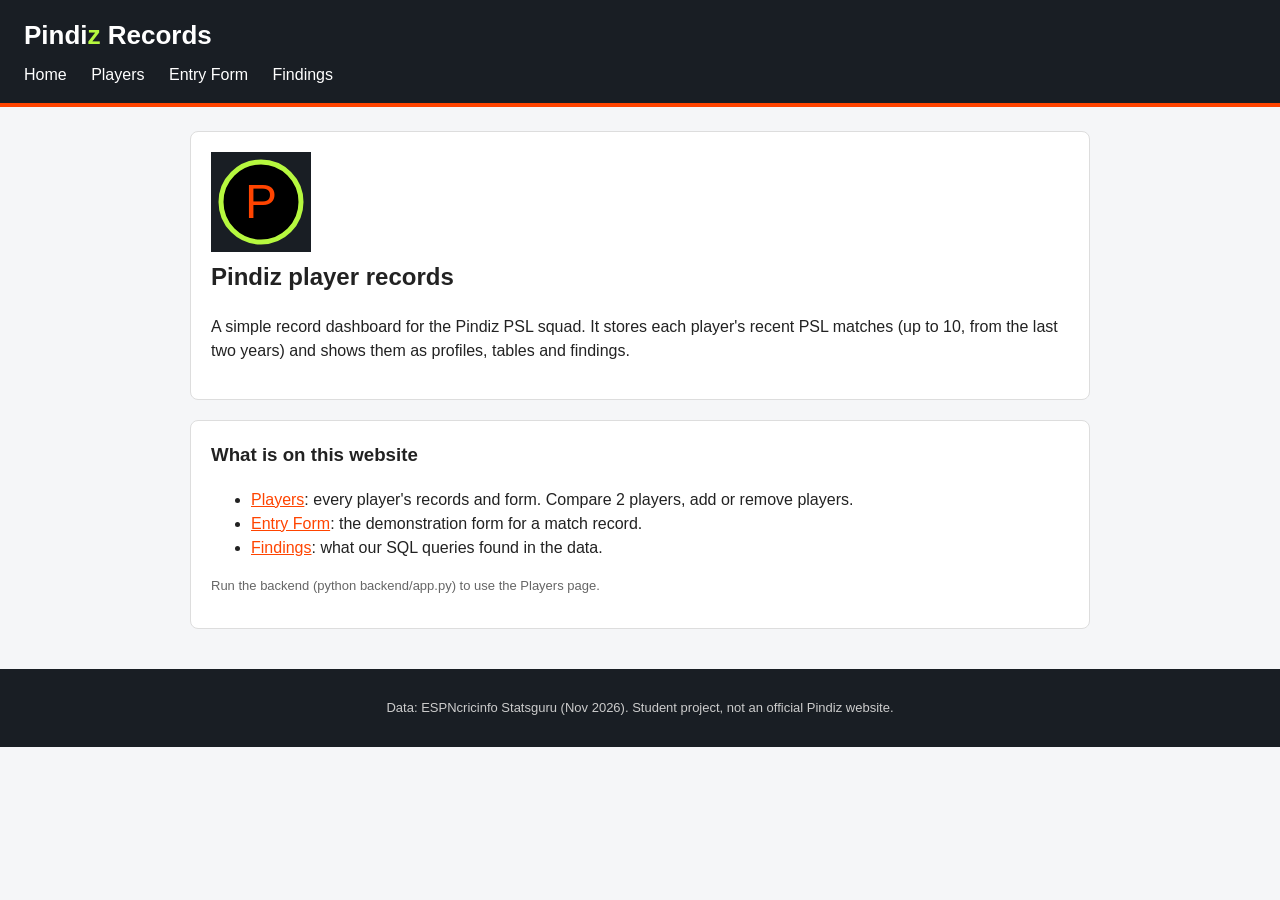
==== frontend/index.html @ d610e5ce "Pindiz Player Records: player profiles, form badges, add/remove players, compare with Gemini Co-Auth" ====
<!DOCTYPE html>
<html lang="en">
<head>
    <meta charset="UTF-8">
    <meta name="viewport" content="width=device-width, initial-scale=1.0">
    <title>Home - Pindiz Records</title>
    <!-- EXTERNAL CSS: one stylesheet for every page -->
    <link rel="stylesheet" href="style.css">
</head>
<body>
    <!-- HEADER + NAV: the same on every page -->
    <header>
        <h1>Pindi<span class="lime">z</span> Records</h1>
        <nav>
            <a href="index.html">Home</a>
            <a href="players.html">Players</a>
            <a href="entry.html">Entry Form</a>
            <a href="findings.html">Findings</a>
        </nav>
    </header>

    <main>
        <div class="box">
            <img src="images/logo.svg" alt="Pindiz Records badge: an orange P in a lime circle" width="100">
            <h2>Pindiz player records</h2>
            <p>
                A simple record dashboard for the Pindiz PSL squad.
                It stores each player's recent PSL matches (up to 10, from the last two years)
                and shows them as profiles, tables and findings.
            </p>
        </div>

        <div class="box">
            <h3>What is on this website</h3>
            <ul>
                <li><a href="players.html">Players</a>: every player's records and form. Compare 2 players, add or remove players.</li>
                <li><a href="entry.html">Entry Form</a>: the demonstration form for a match record.</li>
                <li><a href="findings.html">Findings</a>: what our SQL queries found in the data.</li>
            </ul>
            <p class="small">Run the backend (python backend/app.py) to use the Players page.</p>
        </div>
    </main>

    <!-- FOOTER: the same on every page -->
    <footer>
        <p>Data: ESPNcricinfo Statsguru (Nov 2026). Student project, not an official Pindiz website.</p>
    </footer>
</body>
</html>
---- frontend/style.css ----
/* style.css - EXTERNAL CSS, shared by every page.
   Change something here and every page changes.

   COLOURS (Pindiz):
     #191e24  navy        header and footer
     #ff4400  orange      main accent, player 1 in the chart
     #1fd1b2  teal        player 2 in the chart
     #b6f83f  lime        the "z" in the logo
     #f5f6f8  light grey  page background
     #ffffff  white       boxes
     #222222  dark grey   text
*/

/* ---------- 1. Whole page ---------- */
body {
    margin: 0;
    font-family: Arial, Helvetica, sans-serif;
    font-size: 16px;
    line-height: 1.5;
    color: #222222;
    background-color: #f5f6f8;
}

h1, h2, h3 {
    margin-top: 0;
}

a {
    color: #ff4400;
}

/* ---------- 2. Header and navigation ---------- */
header {
    background-color: #191e24;
    color: #ffffff;
    padding: 16px 24px;
    border-bottom: 4px solid #ff4400;
}

header h1 {
    margin: 0 0 8px 0;
    font-size: 26px;
}

.lime {
    color: #b6f83f;
}

nav a {
    color: #ffffff;
    text-decoration: none;
    margin-right: 20px;
}

nav a:hover {
    color: #ff4400;
}

/* ---------- 3. Main area and boxes ---------- */
main {
    max-width: 900px;
    margin: 24px auto;
    padding: 0 16px;
}

.box {
    background-color: #ffffff;
    border: 1px solid #dddddd;
    border-radius: 8px;
    padding: 20px;
    margin-bottom: 20px;
}

.small {
    font-size: 13px;
    color: #666666;
}

/* ---------- 4. Player rows (click a player to open its stats) ---------- */
details {
    background-color: #ffffff;
    border: 1px solid #dddddd;
    border-radius: 8px;
    margin-bottom: 8px;
}

summary {
    cursor: pointer;
    padding: 10px 16px;
    font-weight: bold;
}

summary img {
    width: 48px;
    height: 48px;
    border-radius: 50%;
    vertical-align: middle;
    margin-right: 12px;
    border: 2px solid #ff4400;
}

.role {
    font-weight: normal;
    color: #666666;
}

details[open] summary {
    border-bottom: 1px solid #dddddd;
}

.stats {
    padding: 12px 16px;
}

/* form badges next to each player's name */
.badge {
    display: inline-block;
    font-size: 12px;
    font-weight: bold;
    padding: 2px 8px;
    border-radius: 10px;
    margin-left: 8px;
    background-color: #e4e6ea;
    color: #444444;
}

.in-form {
    background-color: #d6f5c8;
    color: #1d6b00;
}

.out-of-form {
    background-color: #ffd9cc;
    color: #a32b00;
}

/* the role filter: All | Batter | Bowler ... */
.filters a {
    margin-right: 10px;
    text-decoration: none;
}

.filters a.active {
    font-weight: bold;
    text-decoration: underline;
}

/* the green message after adding or removing */
.message {
    background-color: #d6f5c8;
    border: 1px solid #8fd16f;
    padding: 10px;
    border-radius: 6px;
}

/* ---------- 5. Tables ---------- */
table {
    width: 100%;
    border-collapse: collapse;
    font-size: 14px;
}

th, td {
    border: 1px solid #dddddd;
    padding: 6px 10px;
    text-align: left;
}

th {
    background-color: #191e24;
    color: #ffffff;
}

/* ---------- 6. Forms ---------- */
label {
    display: block;
    margin-top: 12px;
    font-weight: bold;
}

input, select {
    padding: 8px;
    font-size: 15px;
    border: 1px solid #bbbbbb;
    border-radius: 4px;
    width: 260px;
}

button {
    margin-top: 16px;
    padding: 10px 24px;
    font-size: 15px;
    color: #ffffff;
    background-color: #ff4400;
    border: none;
    border-radius: 4px;
    cursor: pointer;
}

button:hover {
    background-color: #191e24;
}

button.danger {
    background-color: #ffffff;
    color: #cc0000;
    border: 1px solid #cc0000;
    font-size: 13px;
    padding: 6px 14px;
}

button.plain {
    background-color: transparent;
    color: #666666;
    border: 1px solid #bbbbbb;
    font-size: 13px;
}

/* the better number in the compare table */
.better {
    background-color: #d6f5c8;
    font-weight: bold;
}

.winner {
    font-weight: bold;
    color: #ff4400;
}

/* ---------- 7. Bar chart on the compare page ---------- */
.chart {
    display: flex;
    align-items: flex-end;     /* bars stand on the bottom line */
    gap: 14px;
    height: 180px;
    border-bottom: 2px solid #222222;
    padding-top: 10px;
}

.match {
    display: flex;
    align-items: flex-end;
    gap: 3px;
    position: relative;
    padding-bottom: 22px;
}

.match p {
    position: absolute;
    bottom: -14px;
    width: 100%;
    text-align: center;
    font-size: 12px;
    margin: 0;
}

.bar {
    width: 16px;
    min-height: 2px;
    position: relative;
}

.bar1 {
    background-color: #ff4400;
}

.bar2 {
    background-color: #1fd1b2;
}

/* the little label that appears when you hover over a bar */
.tip {
    display: none;
    position: absolute;
    bottom: 100%;
    left: 0;
    width: 170px;
    background-color: #191e24;
    color: #ffffff;
    font-size: 12px;
    padding: 4px 6px;
    border-radius: 4px;
    z-index: 1;
}

.bar:hover .tip {
    display: block;
}

.key {
    display: inline-block;
    width: 12px;
    height: 12px;
    margin-left: 8px;
}

/* ---------- 8. Footer ---------- */
footer {
    text-align: center;
    font-size: 13px;
    color: #cccccc;
    background-color: #191e24;
    padding: 16px;
    margin-top: 40px;
}
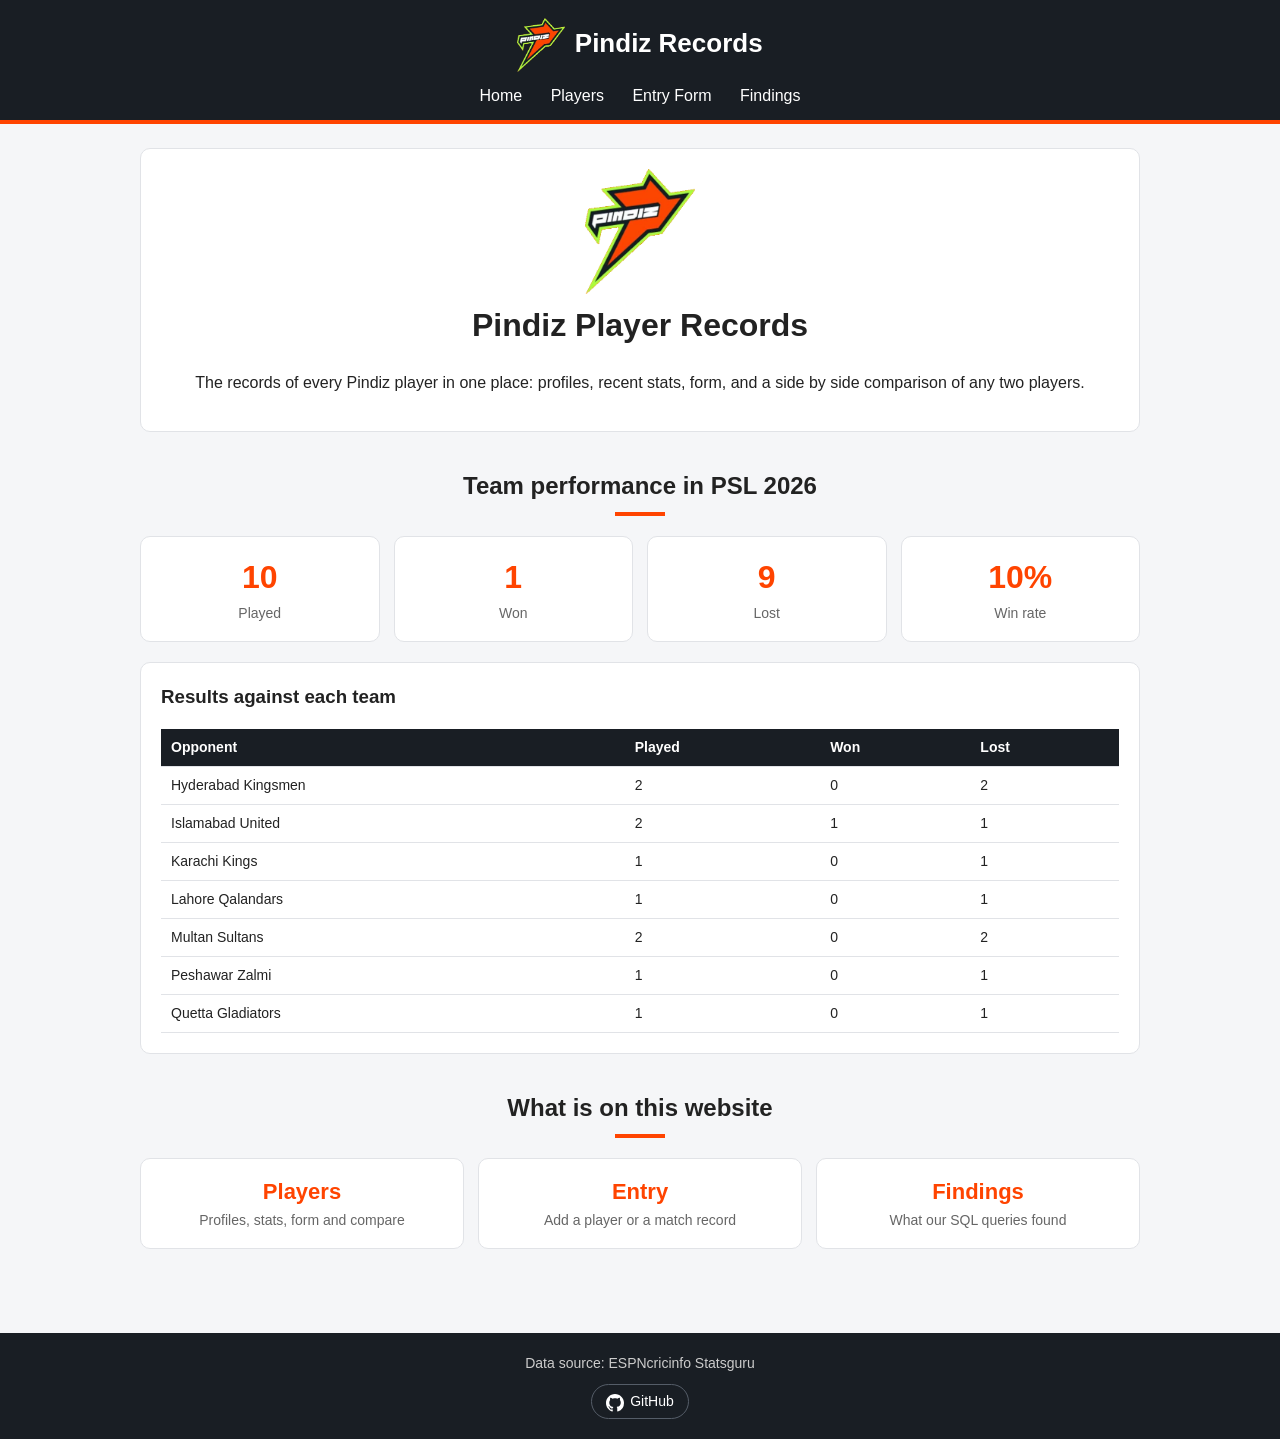
==== commit 32a594eb: "Redesign: official logo, team results on Home, player cards and profiles, entry forms, simpler findi" ====
--- a/frontend/index.html
+++ b/frontend/index.html
@@ -3,14 +3,14 @@
 <head>
     <meta charset="UTF-8">
     <meta name="viewport" content="width=device-width, initial-scale=1.0">
-    <title>Home - Pindiz Records</title>
+    <title>Home | Pindiz Records</title>
     <!-- EXTERNAL CSS: one stylesheet for every page -->
     <link rel="stylesheet" href="style.css">
 </head>
 <body>
-    <!-- HEADER + NAV: the same on every page -->
+    <!-- HEADER: the same on every page -->
     <header>
-        <h1>Pindi<span class="lime">z</span> Records</h1>
+        <a class="brand" href="index.html"><img src="images/logo.png" alt="Pindiz team logo">Pindiz Records</a>
         <nav>
             <a href="index.html">Home</a>
             <a href="players.html">Players</a>
@@ -20,30 +20,46 @@
     </header>
 
     <main>
-        <div class="box">
-            <img src="images/logo.svg" alt="Pindiz Records badge: an orange P in a lime circle" width="100">
-            <h2>Pindiz player records</h2>
-            <p>
-                A simple record dashboard for the Pindiz PSL squad.
-                It stores each player's recent PSL matches (up to 10, from the last two years)
-                and shows them as profiles, tables and findings.
-            </p>
+        <div class="box center">
+            <img src="images/logo.png" alt="Pindiz team logo" width="110">
+            <h1>Pindiz Player Records</h1>
+            <p>The records of every Pindiz player in one place: profiles, recent stats, form, and a side by side comparison of any two players.</p>
+        </div>
+
+        <h2>Team performance in PSL 2026</h2>
+        <div class="tiles">
+            <div class="tile"><b>10</b><span>Played</span></div>
+            <div class="tile"><b>1</b><span>Won</span></div>
+            <div class="tile"><b>9</b><span>Lost</span></div>
+            <div class="tile"><b>10%</b><span>Win rate</span></div>
         </div>
 
         <div class="box">
-            <h3>What is on this website</h3>
-            <ul>
-                <li><a href="players.html">Players</a>: every player's records and form. Compare 2 players, add or remove players.</li>
-                <li><a href="entry.html">Entry Form</a>: the demonstration form for a match record.</li>
-                <li><a href="findings.html">Findings</a>: what our SQL queries found in the data.</li>
-            </ul>
-            <p class="small">Run the backend (python backend/app.py) to use the Players page.</p>
+            <h3>Results against each team</h3>
+            <table>
+                <tr><th>Opponent</th><th>Played</th><th>Won</th><th>Lost</th></tr>
+                <tr><td>Hyderabad Kingsmen</td><td>2</td><td>0</td><td>2</td></tr>
+                <tr><td>Islamabad United</td><td>2</td><td>1</td><td>1</td></tr>
+                <tr><td>Karachi Kings</td><td>1</td><td>0</td><td>1</td></tr>
+                <tr><td>Lahore Qalandars</td><td>1</td><td>0</td><td>1</td></tr>
+                <tr><td>Multan Sultans</td><td>2</td><td>0</td><td>2</td></tr>
+                <tr><td>Peshawar Zalmi</td><td>1</td><td>0</td><td>1</td></tr>
+                <tr><td>Quetta Gladiators</td><td>1</td><td>0</td><td>1</td></tr>
+            </table>
+        </div>
+
+        <h2>What is on this website</h2>
+        <div class="tiles">
+            <a class="tile" href="players.html"><b>Players</b><span>Profiles, stats, form and compare</span></a>
+            <a class="tile" href="entry.html"><b>Entry</b><span>Add a player or a match record</span></a>
+            <a class="tile" href="findings.html"><b>Findings</b><span>What our SQL queries found</span></a>
         </div>
     </main>
 
     <!-- FOOTER: the same on every page -->
     <footer>
-        <p>Data: ESPNcricinfo Statsguru (Nov 2026). Student project, not an official Pindiz website.</p>
+        <p>Data source: ESPNcricinfo Statsguru</p>
+        <a class="github" href="https://github.com/haiderimran019/pindiz-records"><svg viewBox="0 0 16 16" aria-hidden="true"><path d="M8 0C3.58 0 0 3.58 0 8c0 3.54 2.29 6.53 5.47 7.59.4.07.55-.17.55-.38 0-.19-.01-.82-.01-1.49-2.01.37-2.53-.49-2.69-.94-.09-.23-.48-.94-.82-1.13-.28-.15-.68-.52-.01-.53.63-.01 1.08.58 1.23.82.72 1.21 1.87.87 2.33.66.07-.52.28-.87.51-1.07-1.78-.2-3.64-.89-3.64-3.95 0-.87.31-1.59.82-2.15-.08-.2-.36-1.02.08-2.12 0 0 .67-.21 2.2.82.64-.18 1.32-.27 2-.27.68 0 1.36.09 2 .27 1.53-1.04 2.2-.82 2.2-.82.44 1.1.16 1.92.08 2.12.51.56.82 1.27.82 2.15 0 3.07-1.87 3.75-3.65 3.95.29.25.54.73.54 1.48 0 1.07-.01 1.93-.01 2.2 0 .21.15.46.55.38A8.013 8.013 0 0016 8c0-4.42-3.58-8-8-8z"></path></svg>GitHub</a>
     </footer>
 </body>
 </html>
--- a/frontend/style.css
+++ b/frontend/style.css
@@ -2,10 +2,10 @@
    Change something here and every page changes.
 
    COLOURS (Pindiz):
-     #191e24  navy        header and footer
-     #ff4400  orange      main accent, player 1 in the chart
+     #191e24  navy        header, footer, player cards
+     #ff4400  orange      main colour, player 1 in the chart
      #1fd1b2  teal        player 2 in the chart
-     #b6f83f  lime        the "z" in the logo
+     #b6f83f  lime        small highlights
      #f5f6f8  light grey  page background
      #ffffff  white       boxes
      #222222  dark grey   text
@@ -25,6 +25,21 @@
     margin-top: 0;
 }
 
+/* section titles are centred with a short orange line under them */
+h2 {
+    text-align: center;
+    margin: 36px 0 20px 0;
+}
+
+h2::after {
+    content: "";
+    display: block;
+    width: 50px;
+    height: 4px;
+    margin: 8px auto 0 auto;
+    background-color: #ff4400;
+}
+
 a {
     color: #ff4400;
 }
@@ -32,43 +47,58 @@
 /* ---------- 2. Header and navigation ---------- */
 header {
     background-color: #191e24;
-    color: #ffffff;
-    padding: 16px 24px;
+    text-align: center;
+    padding: 18px 16px 12px 16px;
     border-bottom: 4px solid #ff4400;
 }
 
-header h1 {
-    margin: 0 0 8px 0;
+.brand {
+    color: #ffffff;
+    text-decoration: none;
     font-size: 26px;
-}
-
-.lime {
-    color: #b6f83f;
+    font-weight: bold;
+}
+
+.brand img {
+    height: 54px;
+    vertical-align: middle;
+    margin-right: 10px;
+}
+
+nav {
+    margin-top: 12px;
 }
 
 nav a {
     color: #ffffff;
     text-decoration: none;
-    margin-right: 20px;
-}
-
+    margin: 0 12px;
+    padding-bottom: 4px;
+    border-bottom: 2px solid transparent;
+}
+
+/* hover: a lime line appears under the link (the text colour stays white) */
 nav a:hover {
-    color: #ff4400;
-}
-
-/* ---------- 3. Main area and boxes ---------- */
+    border-bottom: 2px solid #b6f83f;
+}
+
+/* ---------- 3. Main area, boxes and number tiles ---------- */
 main {
-    max-width: 900px;
-    margin: 24px auto;
-    padding: 0 16px;
+    max-width: 1000px;
+    margin: 0 auto;
+    padding: 24px 16px;
 }
 
 .box {
     background-color: #ffffff;
-    border: 1px solid #dddddd;
-    border-radius: 8px;
+    border: 1px solid #e1e3e7;
+    border-radius: 10px;
     padding: 20px;
     margin-bottom: 20px;
+}
+
+.center {
+    text-align: center;
 }
 
 .small {
@@ -76,50 +106,133 @@
     color: #666666;
 }
 
-/* ---------- 4. Player rows (click a player to open its stats) ---------- */
-details {
+/* a row of big numbers, e.g. Played 10, Won 1 ... */
+.tiles {
+    display: grid;
+    grid-template-columns: repeat(auto-fit, minmax(140px, 1fr));
+    gap: 14px;
+    margin-bottom: 20px;
+}
+
+.tile {
     background-color: #ffffff;
-    border: 1px solid #dddddd;
+    border: 1px solid #e1e3e7;
+    border-radius: 10px;
+    padding: 16px;
+    text-align: center;
+}
+
+.tile b {
+    display: block;
+    font-size: 32px;
+    color: #ff4400;
+}
+
+.tile span {
+    font-size: 14px;
+    color: #666666;
+}
+
+/* a tile that is also a link (Home page) */
+a.tile {
+    text-decoration: none;
+    color: #222222;
+}
+
+a.tile b {
+    font-size: 22px;
+}
+
+a.tile:hover {
+    border-color: #ff4400;
+}
+
+/* two boxes side by side on a computer, one under the other on a phone */
+.two {
+    display: grid;
+    grid-template-columns: 1fr 1fr;
+    gap: 20px;
+}
+
+/* the green note after adding or removing */
+.message {
+    background-color: #d6f5c8;
+    border: 1px solid #8fd16f;
+    padding: 10px;
     border-radius: 8px;
-    margin-bottom: 8px;
-}
-
-summary {
-    cursor: pointer;
-    padding: 10px 16px;
-    font-weight: bold;
-}
-
-summary img {
-    width: 48px;
-    height: 48px;
-    border-radius: 50%;
-    vertical-align: middle;
-    margin-right: 12px;
-    border: 2px solid #ff4400;
-}
-
-.role {
-    font-weight: normal;
-    color: #666666;
-}
-
-details[open] summary {
-    border-bottom: 1px solid #dddddd;
-}
-
-.stats {
-    padding: 12px 16px;
-}
-
-/* form badges next to each player's name */
+    text-align: center;
+    margin-top: 20px;
+}
+
+/* ---------- 4. Player cards (in a row, like the club website) ---------- */
+.cards {
+    display: grid;
+    grid-template-columns: repeat(auto-fill, minmax(170px, 1fr));
+    gap: 16px;
+}
+
+.card {
+    background-color: #191e24;
+    color: #ffffff;
+    text-decoration: none;
+    border-radius: 10px;
+    overflow: hidden;
+    text-align: center;
+    padding-bottom: 14px;
+}
+
+.card:hover {
+    outline: 3px solid #ff4400;
+}
+
+.card img {
+    width: 100%;
+    display: block;
+}
+
+.card h3 {
+    font-size: 15px;
+    text-transform: uppercase;
+    margin: 10px 8px 2px 8px;
+}
+
+.card p {
+    margin: 0 0 8px 0;
+    font-size: 13px;
+    color: #b6f83f;
+}
+
+/* role filter buttons */
+.filters {
+    text-align: center;
+    margin-bottom: 20px;
+}
+
+.filters a {
+    display: inline-block;
+    margin: 4px;
+    padding: 6px 14px;
+    border: 1px solid #cccccc;
+    border-radius: 20px;
+    color: #222222;
+    text-decoration: none;
+    font-size: 14px;
+    background-color: #ffffff;
+}
+
+.filters a.active {
+    background-color: #191e24;
+    border-color: #191e24;
+    color: #ffffff;
+}
+
+/* form badges: In form, Steady, Out of form */
 .badge {
     display: inline-block;
     font-size: 12px;
     font-weight: bold;
-    padding: 2px 8px;
+    padding: 2px 10px;
     border-radius: 10px;
-    margin-left: 8px;
     background-color: #e4e6ea;
     color: #444444;
 }
@@ -134,23 +247,16 @@
     color: #a32b00;
 }
 
-/* the role filter: All | Batter | Bowler ... */
-.filters a {
-    margin-right: 10px;
-    text-decoration: none;
-}
-
-.filters a.active {
-    font-weight: bold;
-    text-decoration: underline;
-}
-
-/* the green message after adding or removing */
-.message {
-    background-color: #d6f5c8;
-    border: 1px solid #8fd16f;
-    padding: 10px;
-    border-radius: 6px;
+/* the top of a player's profile page */
+.profile img {
+    width: 140px;
+    height: 140px;
+    border-radius: 50%;
+    border: 4px solid #ff4400;
+}
+
+.profile h1 {
+    margin: 10px 0 4px 0;
 }
 
 /* ---------- 5. Tables ---------- */
@@ -161,8 +267,8 @@
 }
 
 th, td {
-    border: 1px solid #dddddd;
-    padding: 6px 10px;
+    border-bottom: 1px solid #e1e3e7;
+    padding: 8px 10px;
     text-align: left;
 }
 
@@ -171,19 +277,33 @@
     color: #ffffff;
 }
 
-/* ---------- 6. Forms ---------- */
+/* the better number in the compare table */
+.better {
+    background-color: #d6f5c8;
+    font-weight: bold;
+}
+
+.winner {
+    font-weight: bold;
+    color: #ff4400;
+    text-align: center;
+}
+
+/* ---------- 6. Forms and buttons ---------- */
 label {
     display: block;
     margin-top: 12px;
     font-weight: bold;
+    font-size: 14px;
 }
 
 input, select {
-    padding: 8px;
+    box-sizing: border-box;
+    width: 100%;
+    padding: 9px;
     font-size: 15px;
     border: 1px solid #bbbbbb;
-    border-radius: 4px;
-    width: 260px;
+    border-radius: 6px;
 }
 
 button {
@@ -193,7 +313,7 @@
     color: #ffffff;
     background-color: #ff4400;
     border: none;
-    border-radius: 4px;
+    border-radius: 6px;
     cursor: pointer;
 }
 
@@ -201,40 +321,45 @@
     background-color: #191e24;
 }
 
-button.danger {
+button.light {
     background-color: #ffffff;
+    color: #555555;
+    border: 1px solid #bbbbbb;
+}
+
+button.light:hover {
     color: #cc0000;
-    border: 1px solid #cc0000;
-    font-size: 13px;
-    padding: 6px 14px;
-}
-
-button.plain {
-    background-color: transparent;
-    color: #666666;
-    border: 1px solid #bbbbbb;
-    font-size: 13px;
-}
-
-/* the better number in the compare table */
-.better {
-    background-color: #d6f5c8;
-    font-weight: bold;
-}
-
-.winner {
-    font-weight: bold;
-    color: #ff4400;
+    border-color: #cc0000;
+}
+
+/* compare form: 3 boxes in one row */
+.compare-form {
+    display: grid;
+    grid-template-columns: 1fr 1fr 1fr;
+    gap: 14px;
+}
+
+/* the booklet's warning line on the Entry page */
+.note {
+    text-align: center;
+    font-size: 14px;
+    color: #555555;
 }
 
 /* ---------- 7. Bar chart on the compare page ---------- */
+.chart-box {
+    overflow-x: auto;          /* the chart can scroll sideways on a phone */
+    padding-bottom: 30px;      /* room for the match numbers under the bars */
+}
+
 .chart {
     display: flex;
     align-items: flex-end;     /* bars stand on the bottom line */
     gap: 14px;
     height: 180px;
+    min-width: 420px;
     border-bottom: 2px solid #222222;
-    padding-top: 10px;
+    padding: 10px 0 0 0;
 }
 
 .match {
@@ -242,12 +367,11 @@
     align-items: flex-end;
     gap: 3px;
     position: relative;
-    padding-bottom: 22px;
 }
 
 .match p {
     position: absolute;
-    bottom: -14px;
+    bottom: -24px;
     width: 100%;
     text-align: center;
     font-size: 12px;
@@ -268,13 +392,13 @@
     background-color: #1fd1b2;
 }
 
-/* the little label that appears when you hover over a bar */
+/* the small label that appears when you hover over a bar */
 .tip {
     display: none;
     position: absolute;
     bottom: 100%;
     left: 0;
-    width: 170px;
+    width: 150px;
     background-color: #191e24;
     color: #ffffff;
     font-size: 12px;
@@ -291,15 +415,68 @@
     display: inline-block;
     width: 12px;
     height: 12px;
-    margin-left: 8px;
+    margin-left: 10px;
 }
 
 /* ---------- 8. Footer ---------- */
 footer {
     text-align: center;
-    font-size: 13px;
+    font-size: 14px;
     color: #cccccc;
     background-color: #191e24;
-    padding: 16px;
+    padding: 20px 16px;
     margin-top: 40px;
 }
+
+footer p {
+    margin: 0 0 10px 0;
+}
+
+.github {
+    display: inline-block;
+    color: #ffffff;
+    text-decoration: none;
+    border: 1px solid #555d68;
+    border-radius: 20px;
+    padding: 6px 14px;
+}
+
+.github svg {
+    width: 18px;
+    height: 18px;
+    vertical-align: middle;
+    margin-right: 6px;
+    fill: #ffffff;
+}
+
+.github:hover {
+    border-color: #b6f83f;
+}
+
+/* ---------- 9. Phones (screens narrower than 650px) ---------- */
+@media (max-width: 650px) {
+    .brand {
+        font-size: 21px;
+    }
+
+    .brand img {
+        height: 42px;
+    }
+
+    nav a {
+        margin: 0 6px;
+        font-size: 14px;
+    }
+
+    .two, .compare-form {
+        grid-template-columns: 1fr;
+    }
+
+    .cards {
+        grid-template-columns: 1fr 1fr;
+    }
+
+    .tiles {
+        grid-template-columns: 1fr 1fr;
+    }
+}
